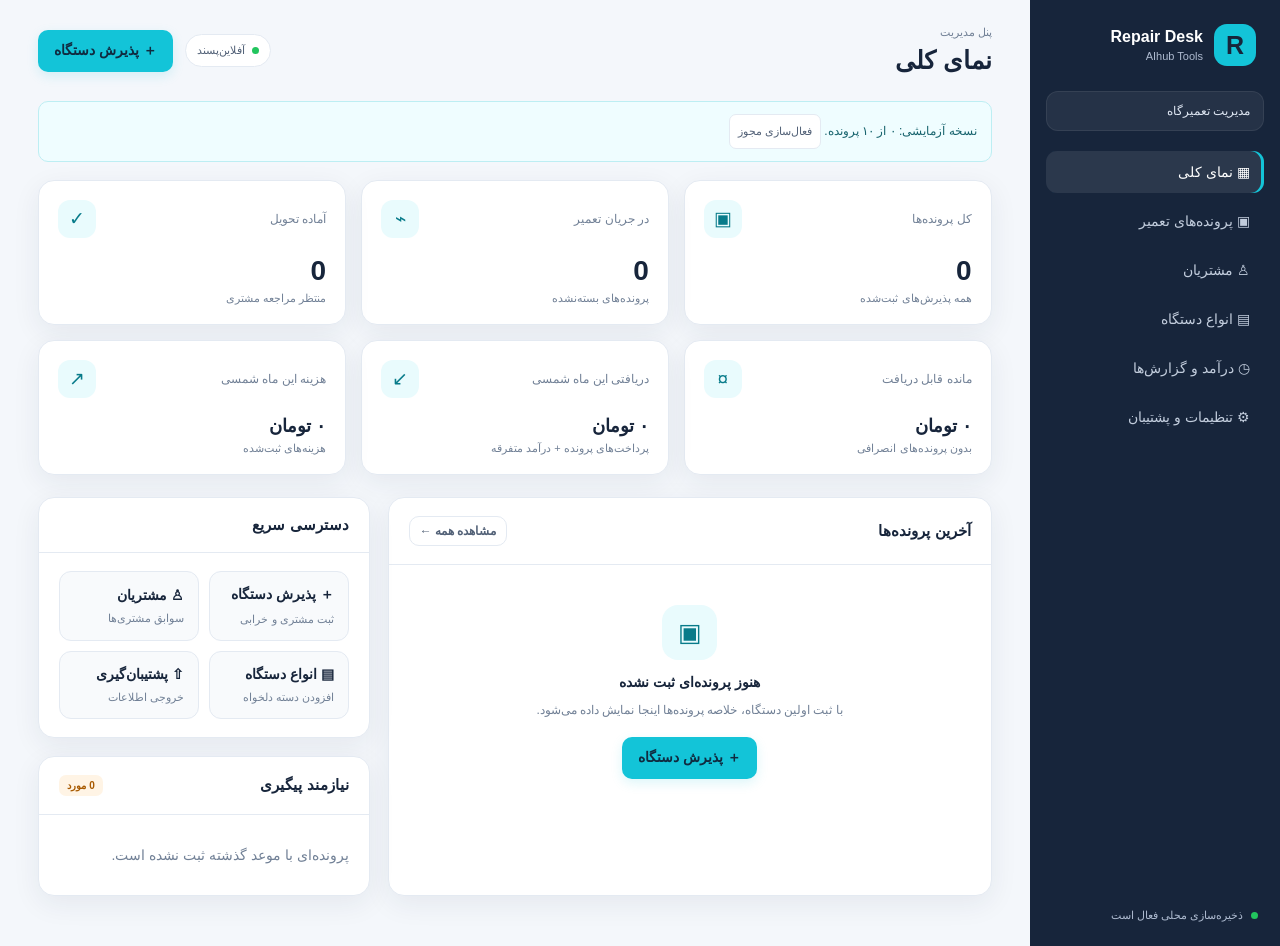
==== app.html @ 13f55699 "Initial release of Repair Desk" ====
<!doctype html>
<html lang="fa" dir="rtl">
<head>
<meta charset="utf-8"><meta name="viewport" content="width=device-width,initial-scale=1,viewport-fit=cover">
<meta name="theme-color" content="#17253B"><meta name="color-scheme" content="light"><meta name="description" content="مدیریت پذیرش و تعمیر دستگاه‌ها، مشتریان و فاکتورها">
<link rel="manifest" href="manifest.webmanifest"><link rel="icon" href="icon.svg" type="image/svg+xml"><link rel="apple-touch-icon" href="icon-180.png"><meta name="apple-mobile-web-app-capable" content="yes"><meta name="mobile-web-app-capable" content="yes"><meta name="apple-mobile-web-app-title" content="مدیریت تعمیرات"><link rel="stylesheet" href="styles.css">
<title>AIhub Repair Desk | مدیریت تعمیرات</title>
</head>
<body>
<div class="app-shell">
<aside class="sidebar">
  <div class="brand"><div class="brand-mark">R</div><div><strong>Repair Desk</strong><small>AIhub Tools</small></div></div>
  <div class="shop-mini" id="shopMini">مدیریت تعمیرگاه</div>
  <nav class="side-nav"><button class="nav-item active" data-view="dashboard">▦ نمای کلی</button><button class="nav-item" data-view="jobs">▣ پرونده‌های تعمیر</button><button class="nav-item" data-view="customers">♙ مشتریان</button><button class="nav-item" data-view="devices">▤ انواع دستگاه</button><button class="nav-item" data-view="finance">◷ درآمد و گزارش‌ها</button><button class="nav-item" data-view="settings">⚙ تنظیمات و پشتیبان</button></nav>
  <div class="sidebar-foot"><span class="status-dot"></span> ذخیره‌سازی محلی فعال است</div>
</aside>
<main class="main">
<header class="topbar"><div><p class="eyebrow" id="eyebrow">پنل مدیریت</p><h1 id="pageTitle">نمای کلی</h1></div><div class="top-actions"><span class="local-pill"><span class="status-dot"></span> آفلاین‌پسند</span><button class="btn btn-primary" id="newJobTop">＋ پذیرش دستگاه</button></div></header>
<div id="viewRoot" class="view-root"></div>
</main>
</div>
<nav class="mobile-nav" aria-label="ناوبری اصلی"><button class="active" data-view="dashboard"><span>⌂</span><small>خانه</small></button><button data-view="jobs"><span>▤</span><small>تعمیرها</small></button><button class="mobile-add" id="newJobMobile" aria-label="پذیرش دستگاه">＋</button><button data-view="customers"><span>♙</span><small>مشتریان</small></button><button data-view="finance"><span>▥</span><small>مالی</small></button><button data-view="settings"><span>☰</span><small>بیشتر</small></button></nav>

<dialog id="jobDialog" class="modal"><form id="jobForm" method="dialog">
<div class="modal-head"><div><p class="eyebrow">فرم پذیرش</p><h2 id="jobDialogTitle">پذیرش دستگاه جدید</h2></div><button type="button" class="icon-btn" data-close="jobDialog">✕</button></div>
<input type="hidden" id="jobId">
<div class="form-grid">
<label>نام مشتری<input id="customerName" required maxlength="100" placeholder="نام و نام خانوادگی"></label>
<label>شماره موبایل<input id="customerPhone" inputmode="tel" maxlength="20" placeholder="مثلاً 0912..."></label>
<label>نوع دستگاه<div class="inline-field"><select id="deviceType" required></select><button type="button" class="btn btn-soft btn-small" id="addDeviceInline">＋ جدید</button></div></label>
<label>برند / مدل<input id="deviceModel" maxlength="120" placeholder="مثلاً Samsung / مدل..."></label>
<label>شماره سریال<input id="serialNumber" maxlength="100" placeholder="اختیاری"></label>
<label>تاریخ تحویل مورد انتظار<input id="expectedDate" type="text" inputmode="numeric" class="jalali-date" placeholder="۱۴۰۵/۰۷/۲۷" autocomplete="off"></label>
<label class="span-2">شرح خرابی از زبان مشتری<textarea id="faultDescription" rows="2" required placeholder="دستگاه چه ایرادی دارد؟"></textarea></label>
<label class="span-2">وضعیت ظاهری / لوازم همراه<textarea id="appearance" rows="2" placeholder="خط‌وخش، ریموت، کابل برق، آداپتور و..."></textarea></label>
<label>بیعانه (<span id="depositUnit">تومان</span>)<input id="deposit" class="money-input" type="text" inputmode="numeric" autocomplete="off" value="۰"></label>
<label>وضعیت اولیه<select id="jobStatus"></select></label>
</div><div class="modal-actions"><button type="button" class="btn btn-quiet" data-close="jobDialog">انصراف</button><button type="submit" class="btn btn-primary">ذخیره پذیرش</button></div>
</form></dialog>
<dialog id="deviceDialog" class="modal modal-narrow"><form id="deviceForm" method="dialog"><div class="modal-head"><div><p class="eyebrow">مدیریت دستگاه‌ها</p><h2>افزودن نوع دستگاه</h2></div><button type="button" class="icon-btn" data-close="deviceDialog">✕</button></div><label>نام نوع دستگاه<input id="newDeviceName" required maxlength="70" placeholder="مثلاً آمپلی‌فایر"></label><div class="modal-actions"><button type="button" class="btn btn-quiet" data-close="deviceDialog">انصراف</button><button type="submit" class="btn btn-primary">افزودن</button></div></form></dialog>
<dialog id="customerDialog" class="modal modal-narrow"><form id="customerForm" method="dialog"><div class="modal-head"><div><p class="eyebrow">مشتریان</p><h2>ویرایش مشتری</h2></div><button type="button" class="icon-btn" data-close="customerDialog">✕</button></div><input type="hidden" id="customerEditOld"><p class="muted" style="font-size:12px">تغییر در همه‌ی <b id="ceCount">۰</b> پرونده‌ی این مشتری اعمال می‌شود.</p><label>نام مشتری<input id="ceName" required maxlength="100"></label><label>شماره موبایل<input id="cePhone" inputmode="tel" maxlength="20"></label><div class="modal-actions"><button type="button" class="btn btn-quiet" data-close="customerDialog">انصراف</button><button type="submit" class="btn btn-primary">ذخیره</button></div></form></dialog>
<dialog id="detailDialog" class="modal modal-wide"><div id="detailRoot"></div></dialog>
<dialog id="invoiceDialog" class="modal modal-wide"><div id="invoiceRoot"></div></dialog>
<div id="toast" class="toast" role="status" aria-live="polite"></div>
<script src="db.js"></script><script src="license.js"></script><script src="app.js"></script>
</body></html>
---- styles.css ----
:root{--navy:#17253B;--cyan:#13C4D8;--bg:#F4F7FB;--text:#182437;--muted:#718096;--line:#E4EAF2;--green:#16A34A;--orange:#D97706;--red:#DC2626;--shadow:0 8px 28px rgba(26,43,66,.07);font-family:Tahoma,"Segoe UI",Arial,sans-serif;color:var(--text);background:var(--bg)}
*{box-sizing:border-box}body{margin:0;font-size:14px}button,input,textarea,select{font:inherit}button{cursor:pointer}button:focus-visible,input:focus-visible,textarea:focus-visible,select:focus-visible{outline:3px solid #13c4d855;outline-offset:1px}.app-shell{min-height:100vh;display:flex}.sidebar{width:250px;background:var(--navy);color:#fff;padding:24px 16px;display:flex;flex-direction:column;flex-shrink:0}.brand{display:flex;gap:11px;align-items:center;padding:0 8px 25px}.brand-mark{width:42px;height:42px;border-radius:13px;background:var(--cyan);color:var(--navy);display:grid;place-items:center;font-size:25px;font-weight:900}.brand strong{display:block;font-size:16px}.brand small{display:block;color:#aebbd0;margin-top:4px;font-size:11px}.shop-mini{padding:12px 13px;background:#ffffff10;border:1px solid #ffffff12;border-radius:12px;color:#e0e8f4;margin-bottom:20px;font-size:12px}.side-nav{display:grid;gap:7px}.nav-item{border:0;background:transparent;color:#c2cddd;text-align:right;padding:13px 14px;border-radius:11px}.nav-item:hover,.nav-item.active{background:#ffffff16;color:#fff}.nav-item.active{box-shadow:inset -3px 0 var(--cyan)}.sidebar-foot{margin-top:auto;color:#aebbd0;font-size:11px;padding:20px 6px 0;display:flex;gap:8px;align-items:center}.status-dot{width:7px;height:7px;border-radius:50%;background:#22c55e;display:inline-block;flex-shrink:0}.main{flex:1;min-width:0;padding:26px clamp(16px,3vw,42px) 50px}.topbar{display:flex;align-items:center;justify-content:space-between;gap:16px;margin-bottom:26px}.eyebrow{font-size:11px;color:var(--muted);margin:0 0 7px}.topbar h1{margin:0;font-size:25px;color:var(--navy)}.top-actions{display:flex;align-items:center;gap:12px}.local-pill{font-size:11px;color:#526177;background:#fff;border:1px solid var(--line);padding:9px 11px;border-radius:30px;display:flex;align-items:center;gap:7px}.btn{border:1px solid transparent;border-radius:10px;padding:11px 15px;font-weight:700;display:inline-flex;align-items:center;justify-content:center;gap:7px;white-space:nowrap}.btn-primary{background:var(--cyan);color:#102b40;box-shadow:0 4px 12px #13c4d826}.btn-soft{background:#e9fbfd;color:#087b8a;border-color:#c8f1f5}.btn-quiet{background:#fff;border-color:var(--line);color:#526177}.btn-danger{background:#fff1f2;border-color:#fecdd3;color:#be123c}.btn-small{padding:7px 10px;font-size:12px}.view-root{max-width:1440px;margin:auto}.stats-grid{display:grid;grid-template-columns:repeat(4,minmax(0,1fr));gap:15px;margin-bottom:22px}.stat-card,.panel{background:#fff;border:1px solid var(--line);border-radius:16px;box-shadow:var(--shadow);min-width:0}.stat-card{padding:19px}.stat-top{display:flex;justify-content:space-between;align-items:center;gap:8px}.stat-label{color:var(--muted);font-size:12px}.stat-icon{width:38px;height:38px;border-radius:12px;display:grid;place-items:center;background:#e9fbfd;color:#087b8a;font-size:19px}.stat-number{font-size:28px;font-weight:800;color:var(--navy);margin:17px 0 5px}.stat-foot{font-size:11px;color:var(--muted)}.content-grid{display:grid;grid-template-columns:minmax(0,1.55fr) minmax(280px,.85fr);gap:18px}.panel-head{padding:18px 20px;border-bottom:1px solid var(--line);display:flex;justify-content:space-between;align-items:center;gap:12px}.panel-head h2,.section-heading h2{font-size:15px;margin:0;color:var(--navy)}.panel-body{padding:18px 20px}.section-heading{display:flex;justify-content:space-between;align-items:center;gap:12px;margin:4px 0 18px}.section-heading p{color:var(--muted);font-size:12px;margin:7px 0 0}.toolbar{display:flex;gap:9px;flex-wrap:wrap;margin-bottom:15px}.searchbox{flex:1;min-width:200px}.field,.toolbar select,.searchbox input,input,textarea,select{width:100%;border:1px solid #dbe3ed;border-radius:9px;padding:11px 12px;background:#fff;color:var(--text);min-width:0}.toolbar select{width:auto;min-width:145px}.table-wrap{overflow:auto}.data-table{width:100%;border-collapse:collapse;white-space:nowrap}.data-table th{text-align:right;font-size:11px;font-weight:600;color:var(--muted);background:#f8fafc;padding:12px 15px;border-bottom:1px solid var(--line)}.data-table td{padding:13px 15px;border-bottom:1px solid #eef2f7;font-size:12px}.data-table tbody tr:last-child td{border-bottom:0}.primary-cell{font-weight:700;color:var(--navy)}.secondary-cell{font-size:11px;color:var(--muted);margin-top:5px}.status{display:inline-flex;padding:5px 8px;border-radius:7px;font-size:10px;font-weight:700;white-space:nowrap}.status-new{background:#e8f2ff;color:#245eb7}.status-check{background:#f1eafe;color:#7c3aed}.status-progress{background:#e6f9fb;color:#087b8a}.status-parts{background:#fff4e5;color:#a85a00}.status-ready{background:#dcfce7;color:#15803d}.status-done{background:#edf2f7;color:#526177}.status-cancel{background:#fee2e2;color:#b91c1c}.actions-cell{display:flex;gap:6px}.mini-btn{border:1px solid var(--line);background:#fff;border-radius:7px;padding:6px 8px;font-size:11px;color:#526177}.empty-state{text-align:center;padding:40px 20px;color:var(--muted)}.empty-icon{width:55px;height:55px;border-radius:16px;background:#e9fbfd;color:#087b8a;display:grid;place-items:center;margin:0 auto 14px;font-size:25px}.empty-state strong{display:block;color:var(--navy);margin-bottom:8px}.quick-actions{display:grid;grid-template-columns:1fr 1fr;gap:10px}.quick-action{background:#f8fafc;border:1px solid var(--line);padding:14px;border-radius:12px;text-align:right;color:var(--navy)}.quick-action b{display:block;margin-bottom:6px}.quick-action small{color:var(--muted);font-size:11px}.activity-list{display:grid;gap:14px}.activity{display:flex;align-items:flex-start;gap:11px}.activity-mark{width:32px;height:32px;border-radius:10px;background:#e9fbfd;color:#087b8a;display:grid;place-items:center;flex-shrink:0}.activity strong{display:block;font-size:12px}.activity small{color:var(--muted);font-size:11px;display:block;margin-top:5px}.form-grid{display:grid;grid-template-columns:1fr 1fr;gap:14px}.form-grid label,.modal form>label{display:block;color:#526177;font-size:12px;font-weight:700}.form-grid label input,.form-grid label select,.form-grid label textarea,.modal form>label input{display:block;margin-top:7px;font-weight:400}.span-2{grid-column:span 2}.inline-field{display:flex;gap:6px;margin-top:7px}.inline-field select{flex:1}.modal{border:0;border-radius:18px;padding:0;width:min(760px,calc(100vw - 24px));max-height:90vh;box-shadow:0 25px 80px #0f172a44;color:var(--text)}.modal::backdrop{background:#0b1729a6;backdrop-filter:blur(3px)}.modal form{padding:24px}.modal-narrow{width:min(420px,calc(100vw - 24px))}.modal-wide{width:min(900px,calc(100vw - 24px));padding:24px;overflow:auto}.modal-head{display:flex;justify-content:space-between;align-items:flex-start;gap:12px;margin-bottom:22px}.modal-head h2{font-size:19px;color:var(--navy);margin:0}.icon-btn{width:34px;height:34px;border:1px solid var(--line);border-radius:9px;background:#fff;color:#718096}.modal-actions{display:flex;justify-content:flex-end;gap:9px;margin-top:24px;padding-top:17px;border-top:1px solid var(--line)}.detail-header{display:flex;justify-content:space-between;gap:15px;align-items:flex-start;border-bottom:1px solid var(--line);padding-bottom:17px;margin-bottom:18px}.detail-header h2{margin:0 0 7px;color:var(--navy)}.detail-actions{display:flex;flex-wrap:wrap;gap:7px;justify-content:flex-end}.detail-grid{display:grid;grid-template-columns:1fr 1fr;gap:12px}.info-card{background:#f8fafc;border:1px solid var(--line);border-radius:11px;padding:13px}.info-card small{color:var(--muted);display:block;margin-bottom:7px;font-size:11px}.info-card strong{font-size:13px;white-space:pre-wrap;overflow-wrap:anywhere}.detail-section{margin-top:20px}.detail-section h3{font-size:14px;color:var(--navy);margin:0 0 12px}.detail-form{display:grid;grid-template-columns:1fr 1fr;gap:12px}.detail-form label{font-size:11px;color:var(--muted);font-weight:700}.detail-form label input,.detail-form label select,.detail-form label textarea{margin-top:6px}.detail-form .wide{grid-column:span 2}.settings-grid{display:grid;grid-template-columns:1fr 1fr;gap:18px}.settings-card{padding:20px}.settings-card h2{font-size:15px;margin:0 0 7px;color:var(--navy)}.settings-card>p{color:var(--muted);font-size:11px;line-height:1.9;margin:0 0 17px}.settings-form{display:grid;gap:12px}.settings-form label{font-size:12px;color:#526177;font-weight:700}.settings-form label input,.settings-form label textarea{margin-top:6px}.backup-row{padding:13px 0;border-bottom:1px solid var(--line)}.backup-row strong{display:block;font-size:12px}.backup-row small{display:block;color:var(--muted);margin:5px 0 10px;font-size:11px;line-height:1.8}.settings-actions{display:flex;gap:8px;flex-wrap:wrap;margin-top:14px}.device-list{display:grid;gap:8px}.device-row{display:flex;align-items:center;justify-content:space-between;padding:12px;background:#f8fafc;border:1px solid var(--line);border-radius:10px}.device-row span{font-weight:700;font-size:12px}.device-row small{color:var(--muted);font-size:10px}.invoice-paper{background:#fff;border:1px solid #dce4ee;border-radius:12px;padding:28px;max-width:760px;margin:0 auto}.invoice-brand{display:flex;justify-content:space-between;gap:15px;border-bottom:2px solid var(--navy);padding-bottom:16px}.invoice-brand h2{margin:0 0 6px;color:var(--navy)}.invoice-brand p{margin:0;color:var(--muted);font-size:11px}.invoice-title{background:#f1f5f9;padding:10px;border-radius:8px;text-align:center;font-weight:800;margin:18px 0}.invoice-meta{display:grid;grid-template-columns:1fr 1fr;gap:8px;font-size:12px}.invoice-meta p{margin:5px 0}.invoice-table{width:100%;border-collapse:collapse;margin:17px 0}.invoice-table th,.invoice-table td{border:1px solid #dbe3ed;padding:10px;text-align:right;font-size:12px}.invoice-table th{background:#f8fafc}.invoice-total{width:min(330px,100%);margin-right:auto}.invoice-total div{display:flex;justify-content:space-between;padding:7px 0;font-size:12px}.invoice-total .grand{font-size:15px;font-weight:800;border-top:2px solid var(--navy);margin-top:6px;padding-top:12px}.invoice-note{font-size:11px;color:var(--muted);border-top:1px dashed #cbd5e1;padding-top:14px;margin-top:20px}.notice{border:1px solid #bdeef3;background:#effdff;color:#17636d;padding:12px 14px;border-radius:10px;font-size:12px;line-height:1.9;margin-bottom:16px}.danger-notice{border-color:#fed7aa;background:#fff7ed;color:#9a3412}.hidden{display:none!important}.toast{position:fixed;bottom:25px;left:25px;background:var(--navy);color:#fff;padding:13px 17px;border-radius:11px;box-shadow:var(--shadow);z-index:99;opacity:0;transform:translateY(10px);pointer-events:none;transition:.2s;max-width:calc(100vw - 40px);font-size:12px}.toast.show{opacity:1;transform:translateY(0)}.muted{color:var(--muted)}.text-red{color:var(--red)}
@media(max-width:1050px){.sidebar{width:220px}.stats-grid{grid-template-columns:repeat(2,minmax(0,1fr))}.content-grid{grid-template-columns:1fr}.settings-grid{grid-template-columns:1fr}}
@media(max-width:700px){.sidebar{display:none}.main{padding:17px 13px 95px}.topbar{align-items:flex-start;margin-bottom:20px}.topbar h1{font-size:21px}.top-actions{gap:7px}.local-pill{display:none}.top-actions .btn{padding:10px 11px;font-size:11px}.stats-grid{gap:9px}.stat-card{padding:14px}.stat-number{font-size:24px;margin:12px 0 4px}.stat-icon{width:31px;height:31px}.stat-label{font-size:11px}.stat-foot{font-size:10px}.panel-head,.panel-body{padding:14px}.section-heading{align-items:flex-start}.section-heading .btn{font-size:11px;padding:9px}.toolbar{display:grid;grid-template-columns:1fr}.toolbar select{width:100%}.searchbox{min-width:0}.form-grid,.detail-form{grid-template-columns:1fr}.span-2,.detail-form .wide{grid-column:auto}.modal form{padding:19px}.modal-wide{padding:15px}.detail-header{display:block}.detail-actions{justify-content:flex-start;margin-top:14px}.detail-grid,.invoice-meta{grid-template-columns:1fr}.invoice-paper{padding:16px}.mobile-nav{display:flex;position:fixed;bottom:0;right:0;left:0;height:68px;background:#fff;border-top:1px solid var(--line);justify-content:space-around;align-items:center;padding:5px 6px max(5px,env(safe-area-inset-bottom));z-index:30}.mobile-nav button{border:0;background:transparent;color:#8090a4;display:flex;flex-direction:column;align-items:center;gap:4px;min-width:51px}.mobile-nav button span{font-size:20px}.mobile-nav button small{font-size:10px}.mobile-nav button.active{color:#087b8a}.mobile-nav .mobile-add{width:48px;height:48px;min-width:48px;border-radius:16px;background:var(--cyan);color:var(--navy);font-size:27px}.toast{bottom:82px;left:12px}.data-table th,.data-table td{padding:11px 10px}}
@media print{body{background:#fff}.app-shell,.mobile-nav,.modal-head,.modal-actions,.detail-actions,.toast{display:none!important}.modal[open]{position:static;display:block!important;max-width:none;width:100%;max-height:none;box-shadow:none;padding:0;overflow:visible}.modal::backdrop{display:none}.invoice-paper{border:0;padding:0;max-width:none}.invoice-title,.invoice-table th{print-color-adjust:exact;-webkit-print-color-adjust:exact}}

/* Polished Persian date fields, support/about section and responsive navigation */
.jalali-date{direction:ltr;text-align:right;font-variant-numeric:tabular-nums;letter-spacing:.2px}
.jalali-date::placeholder{direction:rtl;text-align:right;color:#9aa8b8}
.about-card{grid-column:1/-1;background:linear-gradient(145deg,#fff 0%,#f7fcfd 100%)}
.about-brand{display:flex;align-items:center;gap:12px;padding-bottom:15px;border-bottom:1px solid var(--line)}
.about-brand .brand-mark{flex-shrink:0}
.about-brand h2{margin:0 0 5px!important}
.about-brand p,.about-copy{color:var(--muted);font-size:12px;line-height:2;margin:8px 0 16px}
.about-card h3{font-size:13px;color:var(--navy);margin:15px 0 10px}
.support-links{display:grid;grid-template-columns:repeat(3,minmax(0,1fr));gap:10px}
.support-links a{display:flex;align-items:center;justify-content:space-between;gap:8px;text-decoration:none;background:#fff;border:1px solid var(--line);border-radius:11px;padding:13px;color:var(--navy);font-size:12px;font-weight:700;transition:transform .18s,border-color .18s}
.support-links a:hover{transform:translateY(-2px);border-color:var(--cyan)}
.support-links a span{color:#087b8a;font-size:11px;direction:ltr}
.copyright{border-top:1px solid var(--line);padding-top:14px;margin:18px 0 0;color:var(--muted);font-size:11px;text-align:center}
@media(max-width:700px){
 .main{padding-bottom:calc(88px + env(safe-area-inset-bottom))}
 .topbar{gap:8px}.topbar h1{font-size:20px}.top-actions .btn{min-height:40px;border-radius:12px}
 .mobile-nav{height:calc(66px + env(safe-area-inset-bottom));padding:6px 9px calc(6px + env(safe-area-inset-bottom));gap:2px;background:rgba(255,255,255,.96);backdrop-filter:blur(18px);box-shadow:0 -8px 28px #17253b0d;border-top:1px solid #e7edf4}
 .mobile-nav button{flex:1;min-width:0;max-width:76px;min-height:49px;border-radius:13px;transition:background .18s,color .18s}
 .mobile-nav button span{font-size:21px;line-height:1.1}.mobile-nav button small{font-size:10px;font-weight:600}
 .mobile-nav button.active{background:#e9fbfd;color:#087b8a}
 .mobile-nav .mobile-add{flex:0 0 48px;width:48px;height:48px;min-width:48px;max-width:48px;border-radius:16px;background:linear-gradient(145deg,#16c6d4,#0ca6b5);color:#fff;font-size:28px;box-shadow:0 6px 15px #0ca6b533}
 .support-links{grid-template-columns:1fr}.support-links a{padding:12px 14px}
 .about-card{padding:16px}.data-table{font-size:11px}
}
@media(min-width:701px){.mobile-nav{display:none}}

/* Finance module additions */
#transactionForm input,#transactionForm select{width:100%}.toolbar label{display:grid;gap:6px;font-size:11px;color:var(--muted);font-weight:700}.toolbar label input{min-width:140px}.status-ready,.status-cancel{white-space:nowrap}.about-card{grid-column:1/-1}.support-links a{min-height:46px}
@media(max-width:700px){.mobile-nav{gap:1px}.mobile-nav button{max-width:64px}.mobile-nav button small{font-size:9px}.mobile-nav .mobile-add{flex-basis:44px;width:44px;min-width:44px;max-width:44px;height:44px}.toolbar label input{width:100%;min-width:0}.settings-card{padding:15px}#transactionForm .wide{grid-column:auto}}

/* Polished Persian date and money fields */
.jalali-date{direction:ltr;text-align:center;font-variant-numeric:tabular-nums;letter-spacing:.45px;font-weight:650!important;background:linear-gradient(180deg,#fff,#f8fbff)!important;border-color:#cbd8e7!important;padding:12px 14px!important;box-shadow:inset 0 1px 2px #0f172a05;transition:border-color .18s,box-shadow .18s}
.jalali-date:focus,.money-input:focus{outline:none;border-color:#0891b2!important;box-shadow:0 0 0 3px #0891b21c!important}
.jalali-date::placeholder{direction:rtl;text-align:center;color:#9aa8b8;font-weight:400}
.money-input{font-variant-numeric:tabular-nums;letter-spacing:.2px}
.field-hint{display:block;margin-top:5px;color:#7b8ba0;font-size:10px;font-weight:400;line-height:1.8}
#transactionForm label,#repairForm label{line-height:1.9}
#transactionForm input[name="amount"]{font-size:16px;font-weight:750;color:#17253b;direction:ltr;text-align:right}
#deposit{direction:ltr;text-align:right;font-variant-numeric:tabular-nums}
@media(max-width:700px){.jalali-date{padding:12px!important}.field-hint{font-size:10px}}

@media(min-width:1051px){.stats-grid.cols-3{grid-template-columns:repeat(3,minmax(0,1fr))}.stats-grid.cols-5{grid-template-columns:repeat(5,minmax(0,1fr))}.stats-grid.cols-5 .stat-number{font-size:16px!important}}
@media(max-width:1050px){.stats-grid.cols-5>:last-child{grid-column:1/-1}}
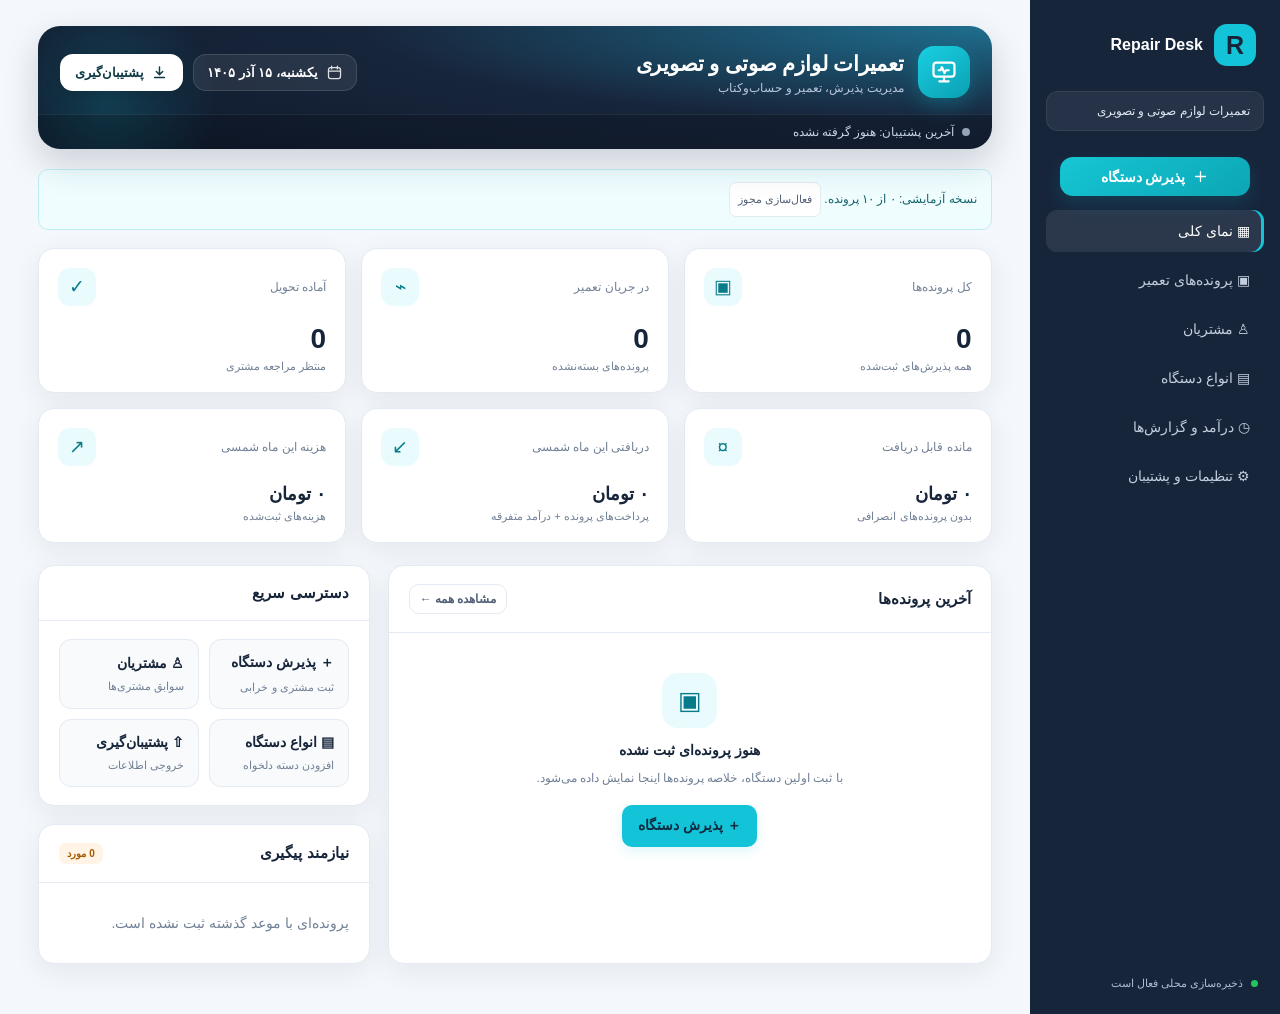
==== commit de1a6004: "Update Repair Desk" ====
--- a/app.html
+++ b/app.html
@@ -3,23 +3,23 @@
 <head>
 <meta charset="utf-8"><meta name="viewport" content="width=device-width,initial-scale=1,viewport-fit=cover">
 <meta name="theme-color" content="#17253B"><meta name="color-scheme" content="light"><meta name="description" content="مدیریت پذیرش و تعمیر دستگاه‌ها، مشتریان و فاکتورها">
-<link rel="manifest" href="manifest.webmanifest"><link rel="icon" href="icon.svg" type="image/svg+xml"><link rel="apple-touch-icon" href="icon-180.png"><meta name="apple-mobile-web-app-capable" content="yes"><meta name="mobile-web-app-capable" content="yes"><meta name="apple-mobile-web-app-title" content="مدیریت تعمیرات"><link rel="stylesheet" href="styles.css">
-<title>AIhub Repair Desk | مدیریت تعمیرات</title>
+<link rel="manifest" href="manifest.webmanifest"><link rel="icon" href="icon.svg" type="image/svg+xml"><link rel="apple-touch-icon" href="icon-180.png"><meta name="apple-mobile-web-app-capable" content="yes"><meta name="mobile-web-app-capable" content="yes"><meta name="apple-mobile-web-app-title" content="Repair Desk"><link rel="stylesheet" href="styles.css">
+<title>Repair Desk</title>
 </head>
-<body>
+<body data-page="dashboard">
 <div class="app-shell">
 <aside class="sidebar">
-  <div class="brand"><div class="brand-mark">R</div><div><strong>Repair Desk</strong><small>AIhub Tools</small></div></div>
-  <div class="shop-mini" id="shopMini">مدیریت تعمیرگاه</div>
+  <div class="brand"><div class="brand-mark">R</div><div><strong>Repair Desk</strong></div></div>
+  <div class="shop-mini" id="shopMini">تعمیرات لوازم صوتی و تصویری</div><button class="side-add" id="newJobSide"><svg viewBox="0 0 24 24" fill="none" stroke="currentColor" stroke-width="1.8" stroke-linecap="round" stroke-linejoin="round" aria-hidden="true"><path d="M12 5v14M5 12h14"/></svg>پذیرش دستگاه</button>
   <nav class="side-nav"><button class="nav-item active" data-view="dashboard">▦ نمای کلی</button><button class="nav-item" data-view="jobs">▣ پرونده‌های تعمیر</button><button class="nav-item" data-view="customers">♙ مشتریان</button><button class="nav-item" data-view="devices">▤ انواع دستگاه</button><button class="nav-item" data-view="finance">◷ درآمد و گزارش‌ها</button><button class="nav-item" data-view="settings">⚙ تنظیمات و پشتیبان</button></nav>
   <div class="sidebar-foot"><span class="status-dot"></span> ذخیره‌سازی محلی فعال است</div>
 </aside>
 <main class="main">
-<header class="topbar"><div><p class="eyebrow" id="eyebrow">پنل مدیریت</p><h1 id="pageTitle">نمای کلی</h1></div><div class="top-actions"><span class="local-pill"><span class="status-dot"></span> آفلاین‌پسند</span><button class="btn btn-primary" id="newJobTop">＋ پذیرش دستگاه</button></div></header>
+<header class="topbar"><div><p class="eyebrow" id="eyebrow">پنل مدیریت</p><h1 id="pageTitle">نمای کلی</h1></div><div class="top-actions"><button class="btn btn-primary" id="newJobTop" hidden>＋ پذیرش دستگاه</button></div></header>
 <div id="viewRoot" class="view-root"></div>
 </main>
 </div>
-<nav class="mobile-nav" aria-label="ناوبری اصلی"><button class="active" data-view="dashboard"><span>⌂</span><small>خانه</small></button><button data-view="jobs"><span>▤</span><small>تعمیرها</small></button><button class="mobile-add" id="newJobMobile" aria-label="پذیرش دستگاه">＋</button><button data-view="customers"><span>♙</span><small>مشتریان</small></button><button data-view="finance"><span>▥</span><small>مالی</small></button><button data-view="settings"><span>☰</span><small>بیشتر</small></button></nav>
+<nav class="mobile-nav" aria-label="ناوبری اصلی"><button class="mobile-add" id="newJobMobile" aria-label="پذیرش دستگاه"><svg viewBox="0 0 24 24" fill="none" stroke="currentColor" stroke-width="1.8" stroke-linecap="round" stroke-linejoin="round" aria-hidden="true"><path d="M12 5v14M5 12h14"/></svg><small>پذیرش</small></button><button class="active" data-view="dashboard"><svg viewBox="0 0 24 24" fill="none" stroke="currentColor" stroke-width="1.8" stroke-linecap="round" stroke-linejoin="round" aria-hidden="true"><path d="M4 11l8-6.5 8 6.5"/><path d="M6 9.8V19a1 1 0 0 0 1 1h3.5v-5h3v5H17a1 1 0 0 0 1-1V9.8"/></svg><small>خانه</small></button><button data-view="jobs"><svg viewBox="0 0 24 24" fill="none" stroke="currentColor" stroke-width="1.8" stroke-linecap="round" stroke-linejoin="round" aria-hidden="true"><path d="M14.7 6.3a4 4 0 0 0 5 5L12 19l-3-3 7.7-7.7"/><path d="M9 16l-4.5 4.5M4 4l4 4"/><circle cx="6" cy="6" r="2.2"/></svg><small>تعمیرها</small></button><button data-view="customers"><svg viewBox="0 0 24 24" fill="none" stroke="currentColor" stroke-width="1.8" stroke-linecap="round" stroke-linejoin="round" aria-hidden="true"><circle cx="9" cy="8.5" r="3.3"/><path d="M3 20c.4-3.4 3-5.5 6-5.5s5.6 2.1 6 5.5"/><path d="M16 5.6a3.2 3.2 0 0 1 0 5.8M18 14.8c1.7.7 2.8 2.3 3 4.2"/></svg><small>مشتریان</small></button><button data-view="finance"><svg viewBox="0 0 24 24" fill="none" stroke="currentColor" stroke-width="1.8" stroke-linecap="round" stroke-linejoin="round" aria-hidden="true"><rect x="3" y="6" width="18" height="13" rx="3"/><path d="M3 10h18M16.5 14.5h.01M6 3.8l9-1.3"/></svg><small>مالی</small></button><button data-view="settings"><svg viewBox="0 0 24 24" fill="none" stroke="currentColor" stroke-width="1.8" stroke-linecap="round" stroke-linejoin="round" aria-hidden="true"><circle cx="12" cy="12" r="3.1"/><path d="M19.4 14.6a1.6 1.6 0 0 0 .3 1.7l.1.1a2 2 0 1 1-2.8 2.8l-.1-.1a1.6 1.6 0 0 0-1.7-.3 1.6 1.6 0 0 0-1 1.5V21a2 2 0 1 1-4 0v-.1a1.6 1.6 0 0 0-1-1.5 1.6 1.6 0 0 0-1.7.3l-.1.1a2 2 0 1 1-2.8-2.8l.1-.1a1.6 1.6 0 0 0 .3-1.7 1.6 1.6 0 0 0-1.5-1H3a2 2 0 1 1 0-4h.1a1.6 1.6 0 0 0 1.5-1 1.6 1.6 0 0 0-.3-1.7l-.1-.1a2 2 0 1 1 2.8-2.8l.1.1a1.6 1.6 0 0 0 1.7.3h0a1.6 1.6 0 0 0 1-1.5V3a2 2 0 1 1 4 0v.1a1.6 1.6 0 0 0 1 1.5 1.6 1.6 0 0 0 1.7-.3l.1-.1a2 2 0 1 1 2.8 2.8l-.1.1a1.6 1.6 0 0 0-.3 1.7v0a1.6 1.6 0 0 0 1.5 1H21a2 2 0 1 1 0 4h-.1a1.6 1.6 0 0 0-1.5 1z"/></svg><small>تنظیمات</small></button></nav>
 
 <dialog id="jobDialog" class="modal"><form id="jobForm" method="dialog">
 <div class="modal-head"><div><p class="eyebrow">فرم پذیرش</p><h2 id="jobDialogTitle">پذیرش دستگاه جدید</h2></div><button type="button" class="icon-btn" data-close="jobDialog">✕</button></div>
@@ -42,5 +42,5 @@
 <dialog id="detailDialog" class="modal modal-wide"><div id="detailRoot"></div></dialog>
 <dialog id="invoiceDialog" class="modal modal-wide"><div id="invoiceRoot"></div></dialog>
 <div id="toast" class="toast" role="status" aria-live="polite"></div>
-<script src="db.js"></script><script src="license.js"></script><script src="app.js"></script>
+<script src="db.js"></script><script src="datepicker.js"></script><script src="license.js"></script><script src="app.js"></script>
 </body></html>
--- a/styles.css
+++ b/styles.css
@@ -48,3 +48,79 @@
 
 @media(min-width:1051px){.stats-grid.cols-3{grid-template-columns:repeat(3,minmax(0,1fr))}.stats-grid.cols-5{grid-template-columns:repeat(5,minmax(0,1fr))}.stats-grid.cols-5 .stat-number{font-size:16px!important}}
 @media(max-width:1050px){.stats-grid.cols-5>:last-child{grid-column:1/-1}}
+
+/* ===== v11: هدر خانه، ناوبری پایین، انتخاب‌گر تاریخ ===== */
+.home-head{position:relative;overflow:hidden;border-radius:22px;padding:20px 22px 0;margin-bottom:20px;color:#fff;background:radial-gradient(120% 140% at 100% 0%,#1f6f8f 0%,#17253B 55%,#101b2d 100%);box-shadow:0 14px 34px #17253b2e}
+.home-head:before{content:"";position:absolute;inset:auto auto -60px -40px;width:220px;height:220px;border-radius:50%;background:radial-gradient(circle,#13c4d833,transparent 70%);pointer-events:none}
+.hh-row{position:relative;display:flex;align-items:center;justify-content:space-between;gap:16px;flex-wrap:wrap}
+.hh-brand{display:flex;align-items:center;gap:14px;min-width:0}
+.hh-mark{flex:0 0 auto;width:52px;height:52px;border-radius:16px;display:grid;place-items:center;background:linear-gradient(145deg,#19d0e2,#0b9fb2);box-shadow:0 8px 20px #0ca6b54d}
+.hh-mark svg{width:28px;height:28px}
+.hh-brand h1{margin:0;font-size:21px;line-height:1.4;font-weight:800;letter-spacing:-.2px}
+.hh-brand p{margin:2px 0 0;font-size:12px;color:#b8c7dc}
+.hh-side{display:flex;align-items:center;gap:10px;flex-wrap:wrap}
+.hh-date{display:flex;align-items:center;gap:8px;padding:9px 13px;border-radius:13px;background:#ffffff14;border:1px solid #ffffff1f;font-size:12.5px;font-weight:600;white-space:nowrap}
+.hh-date svg{width:17px;height:17px;opacity:.85}
+.hh-backup{display:flex;align-items:center;gap:7px;border:0;border-radius:13px;padding:10px 15px;font-weight:700;font-size:12.5px;color:#0d3a44;background:#fff;box-shadow:0 6px 16px #0000001f;transition:transform .15s}
+.hh-backup:hover{transform:translateY(-1px)}.hh-backup svg{width:17px;height:17px}
+.hh-note{position:relative;display:flex;align-items:center;gap:8px;margin:16px -22px 0;padding:10px 22px;font-size:11.5px;color:#c9d6e8;background:#0000002b;border-top:1px solid #ffffff12}
+.hh-note i{width:8px;height:8px;border-radius:50%;background:#34d399;flex:0 0 auto;box-shadow:0 0 0 3px #34d39933}
+.hh-note.warn{background:#7f1d1d;color:#ffe4e6;font-weight:700;border-top-color:#ef444466}.hh-note.warn i{background:#f87171;box-shadow:0 0 0 3px #f8717155;animation:hhp 1.6s infinite}
+.hh-note.idle i{background:#94a3b8;box-shadow:none}
+@keyframes hhp{50%{box-shadow:0 0 0 6px #f8717100}}
+@media(prefers-reduced-motion:reduce){.hh-note.warn i{animation:none}}
+body[data-page=dashboard] .topbar{display:none}
+.side-add{display:flex;align-items:center;justify-content:center;gap:7px;width:calc(100% - 28px);margin:6px 14px 14px;border:0;border-radius:13px;padding:11px;font-weight:700;color:#fff;background:linear-gradient(145deg,#16c6d4,#0ca6b5);box-shadow:0 8px 18px #0ca6b52e}
+.side-add svg{width:17px;height:17px}
+.brand small{display:none}
+@media(max-width:700px){
+ .home-head{border-radius:18px;padding:16px 16px 0}.hh-note{margin:14px -16px 0;padding:9px 16px}
+ .hh-brand h1{font-size:17px}.hh-mark{width:44px;height:44px;border-radius:14px}.hh-mark svg{width:24px;height:24px}
+ .hh-side{width:100%}.hh-date{flex:1;justify-content:center}.hh-backup{flex:0 0 auto}
+ body[data-page=dashboard] .main{padding-top:13px}
+}
+/* ناوبری پایین */
+@media(max-width:700px){
+ nav.mobile-nav{position:fixed;inset:auto 0 0 0;display:grid;grid-template-columns:repeat(6,1fr);align-items:stretch;gap:2px;height:auto;padding:7px 8px calc(7px + env(safe-area-inset-bottom));background:rgba(255,255,255,.94);-webkit-backdrop-filter:blur(20px);backdrop-filter:blur(20px);border-top:1px solid #e3eaf3;box-shadow:0 -10px 30px #17253b14;z-index:40}
+ nav.mobile-nav button{position:relative;display:flex;flex-direction:column;align-items:center;justify-content:center;gap:3px;flex:none;width:auto;max-width:none;min-width:0;min-height:52px;padding:4px 0;border:0;border-radius:15px;background:transparent;color:#7a889b;transition:color .2s,background .2s,transform .15s}
+ nav.mobile-nav button svg{width:23px;height:23px;transition:transform .2s}
+ nav.mobile-nav button small{font-size:10px;font-weight:600;line-height:1.2}
+ nav.mobile-nav button.active{background:linear-gradient(180deg,#e6fafc,#f0fcfd);color:#07808f}
+ nav.mobile-nav button.active small{font-weight:800}nav.mobile-nav button.active svg{transform:translateY(-1px)}
+ nav.mobile-nav button.active:after{content:"";position:absolute;top:2px;width:16px;height:3px;border-radius:3px;background:#0ca6b5}
+ nav.mobile-nav button:active{transform:scale(.94)}
+ nav.mobile-nav .mobile-add{flex:none;width:auto;max-width:none;min-width:0;height:auto;color:#fff;background:linear-gradient(150deg,#19cfe0,#0a9bb0);box-shadow:0 8px 18px #0a9bb04d;font-size:inherit}
+ nav.mobile-nav .mobile-add svg{width:24px;height:24px}nav.mobile-nav .mobile-add small{font-weight:700}
+ .main{padding-bottom:calc(92px + env(safe-area-inset-bottom))}
+}
+/* انتخاب‌گر تاریخ */
+.date-field{position:relative;display:block;width:100%}
+.date-field .jalali-date{width:100%;padding-inline-start:44px!important}
+.date-btn{position:absolute;inset-inline-start:5px;top:50%;transform:translateY(-50%);width:34px;height:34px;border:0;border-radius:10px;display:grid;place-items:center;background:#e9f7fa;color:#0a8697;padding:0;transition:background .15s}
+.date-btn:hover{background:#d4f0f5}.date-btn svg{width:18px;height:18px}
+.rdp{position:fixed;z-index:2147483000;width:308px;max-width:calc(100vw - 16px);background:#fff;border:1px solid #dfe7f1;border-radius:18px;box-shadow:0 24px 60px #17253b33,0 4px 14px #17253b14;padding:12px;direction:rtl;font-size:13px;color:var(--text);animation:rdpin .14s ease-out}
+@keyframes rdpin{from{opacity:0;transform:translateY(-4px) scale(.98)}}
+.rdp-grab{display:none}
+.rdp-head{display:flex;align-items:center;gap:6px;margin-bottom:8px}
+.rdp-nav{flex:0 0 36px;height:36px;border:0;border-radius:11px;background:#f1f5f9;color:#334155;display:grid;place-items:center;padding:0}
+.rdp-nav:hover{background:#e2eaf3}.rdp-nav svg{width:17px;height:17px}
+.rdp-sel{flex:1;display:flex;gap:6px;min-width:0}
+.rdp-sel select{flex:1;min-width:0;height:36px;border:1px solid #e1e8f1;border-radius:11px;background:#fff;padding:0 8px;font-weight:700;color:var(--navy);text-align:center;text-align-last:center;appearance:auto}
+.rdp-wd,.rdp-grid{display:grid;grid-template-columns:repeat(7,1fr);gap:3px;text-align:center}
+.rdp-wd span{font-size:11px;font-weight:700;color:#8a98ab;padding:5px 0}.rdp-wd .fri{color:#e11d48}
+.rdp-grid i{display:block}
+.rdp-day{aspect-ratio:1;border:0;border-radius:12px;background:transparent;font-weight:600;color:#1e293b;padding:0;min-height:34px}
+.rdp-day:hover{background:#e9f7fa}.rdp-day.fri{color:#e11d48}
+.rdp-day.today{box-shadow:inset 0 0 0 1.6px #13c4d8}
+.rdp-day.sel{background:linear-gradient(145deg,#16c6d4,#0a9bb0);color:#fff;box-shadow:0 5px 12px #0a9bb04d}
+.rdp-foot{display:flex;gap:6px;margin-top:10px;padding-top:10px;border-top:1px solid #edf1f6}
+.rdp-link{flex:1;border:0;border-radius:11px;height:36px;background:#f1f5f9;color:#334155;font-weight:700;font-size:12px}
+.rdp-link:hover{background:#e2eaf3}.rdp-clear{color:#be123c}.rdp-done{background:transparent;color:#64748b}
+.rdp-backdrop{position:fixed;inset:0;background:#0f172a66;z-index:2147482999}
+.rdp.sheet{left:0!important;right:0!important;top:auto!important;bottom:0;width:100%;max-width:none;border-radius:22px 22px 0 0;padding:10px 14px calc(14px + env(safe-area-inset-bottom));animation:rdsh .2s ease-out}
+@keyframes rdsh{from{transform:translateY(40px);opacity:0}}
+.rdp.sheet .rdp-grab{display:block;width:40px;height:4px;border-radius:4px;background:#d5dde8;margin:0 auto 10px}
+.rdp.sheet .rdp-day{min-height:40px;font-size:15px}
+.toolbar .date-field{min-width:130px}
+[hidden]{display:none!important}
+.rdp.sheet .rdp-day{aspect-ratio:auto;height:44px}.rdp.sheet .rdp-grid{gap:4px 3px}
